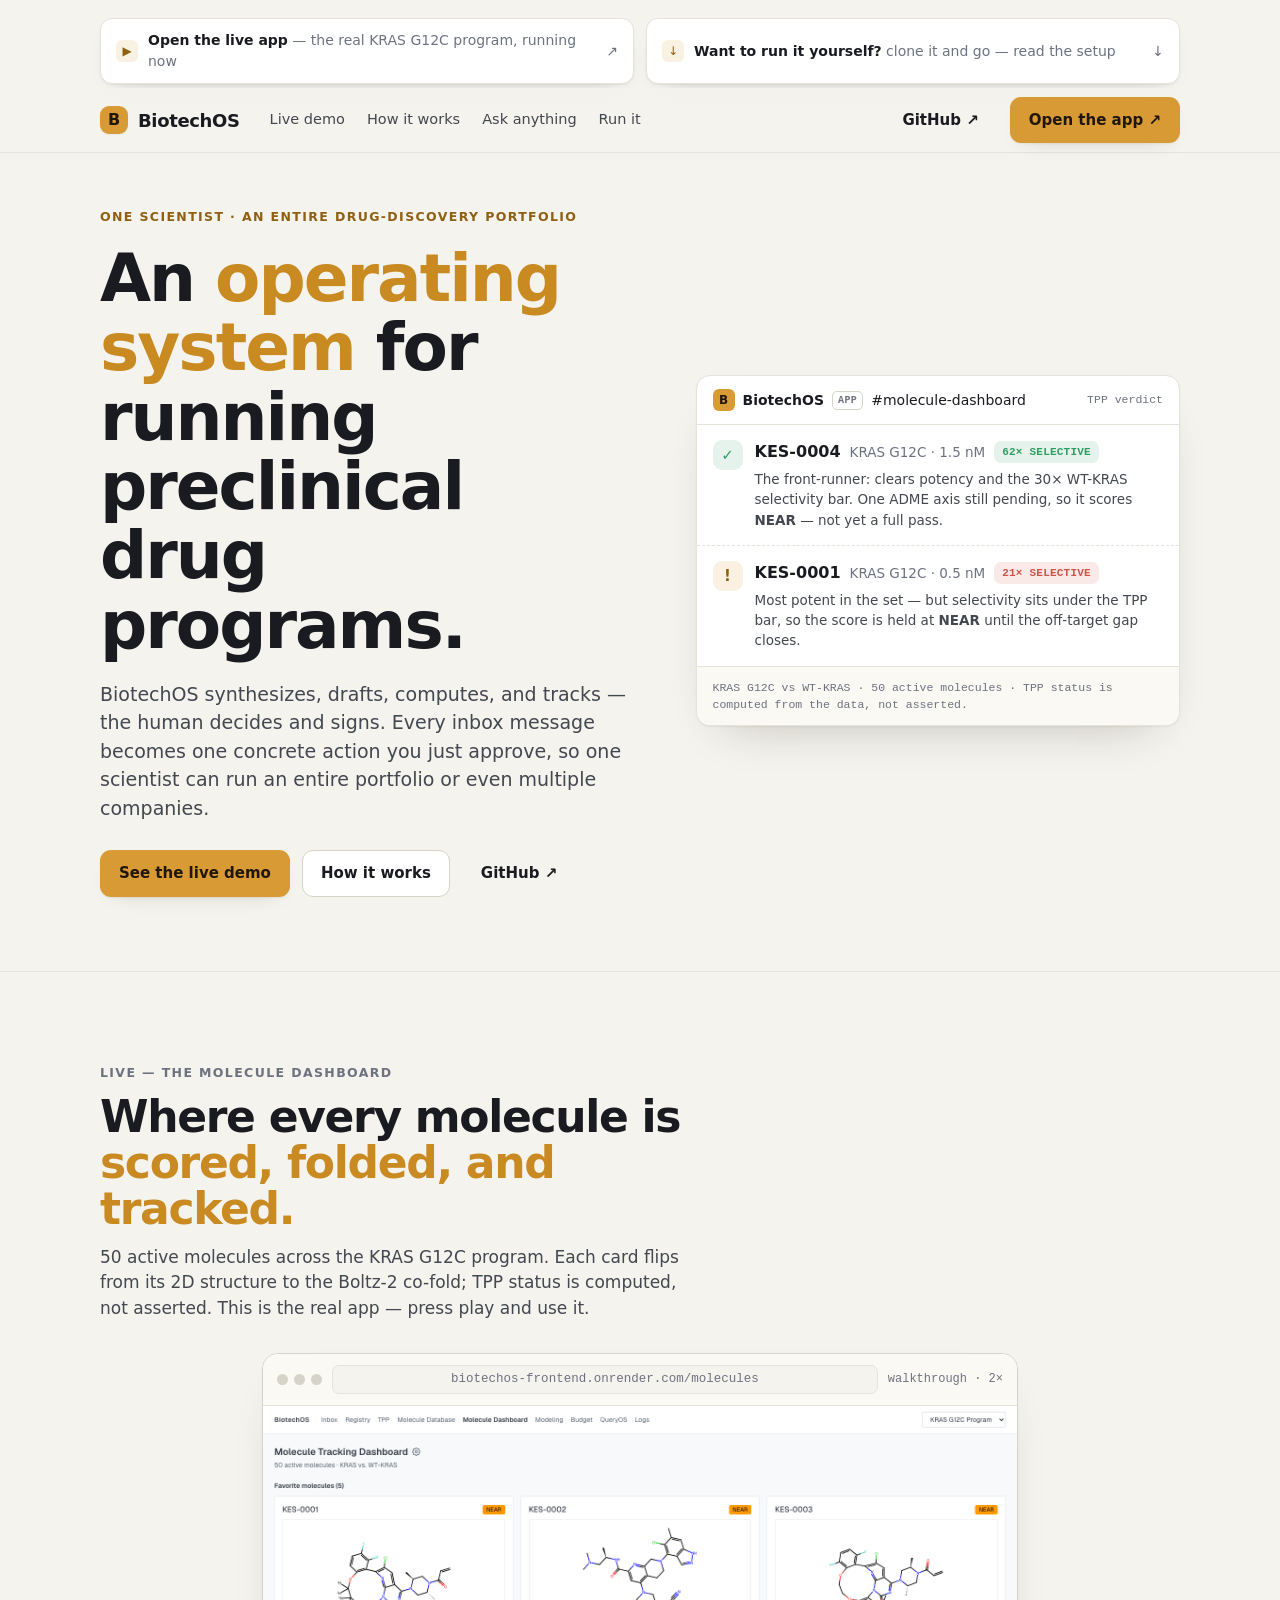
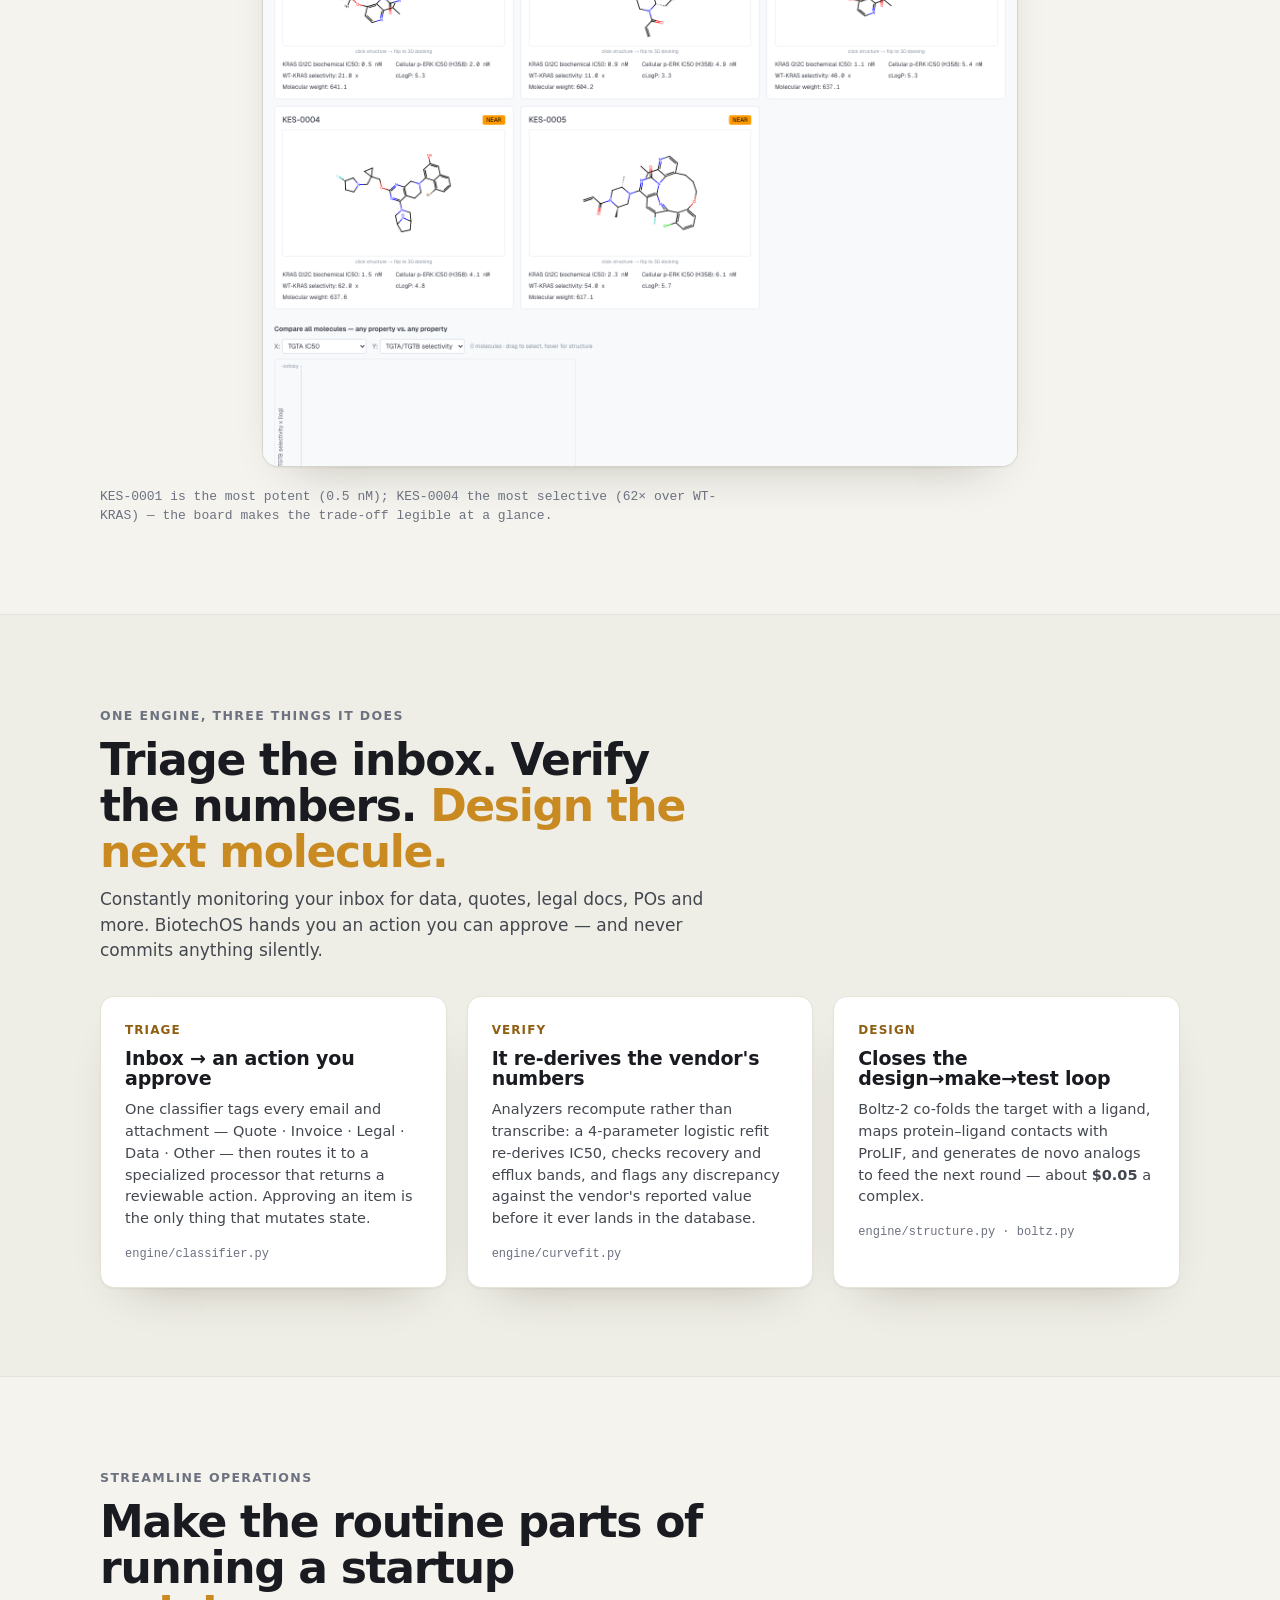
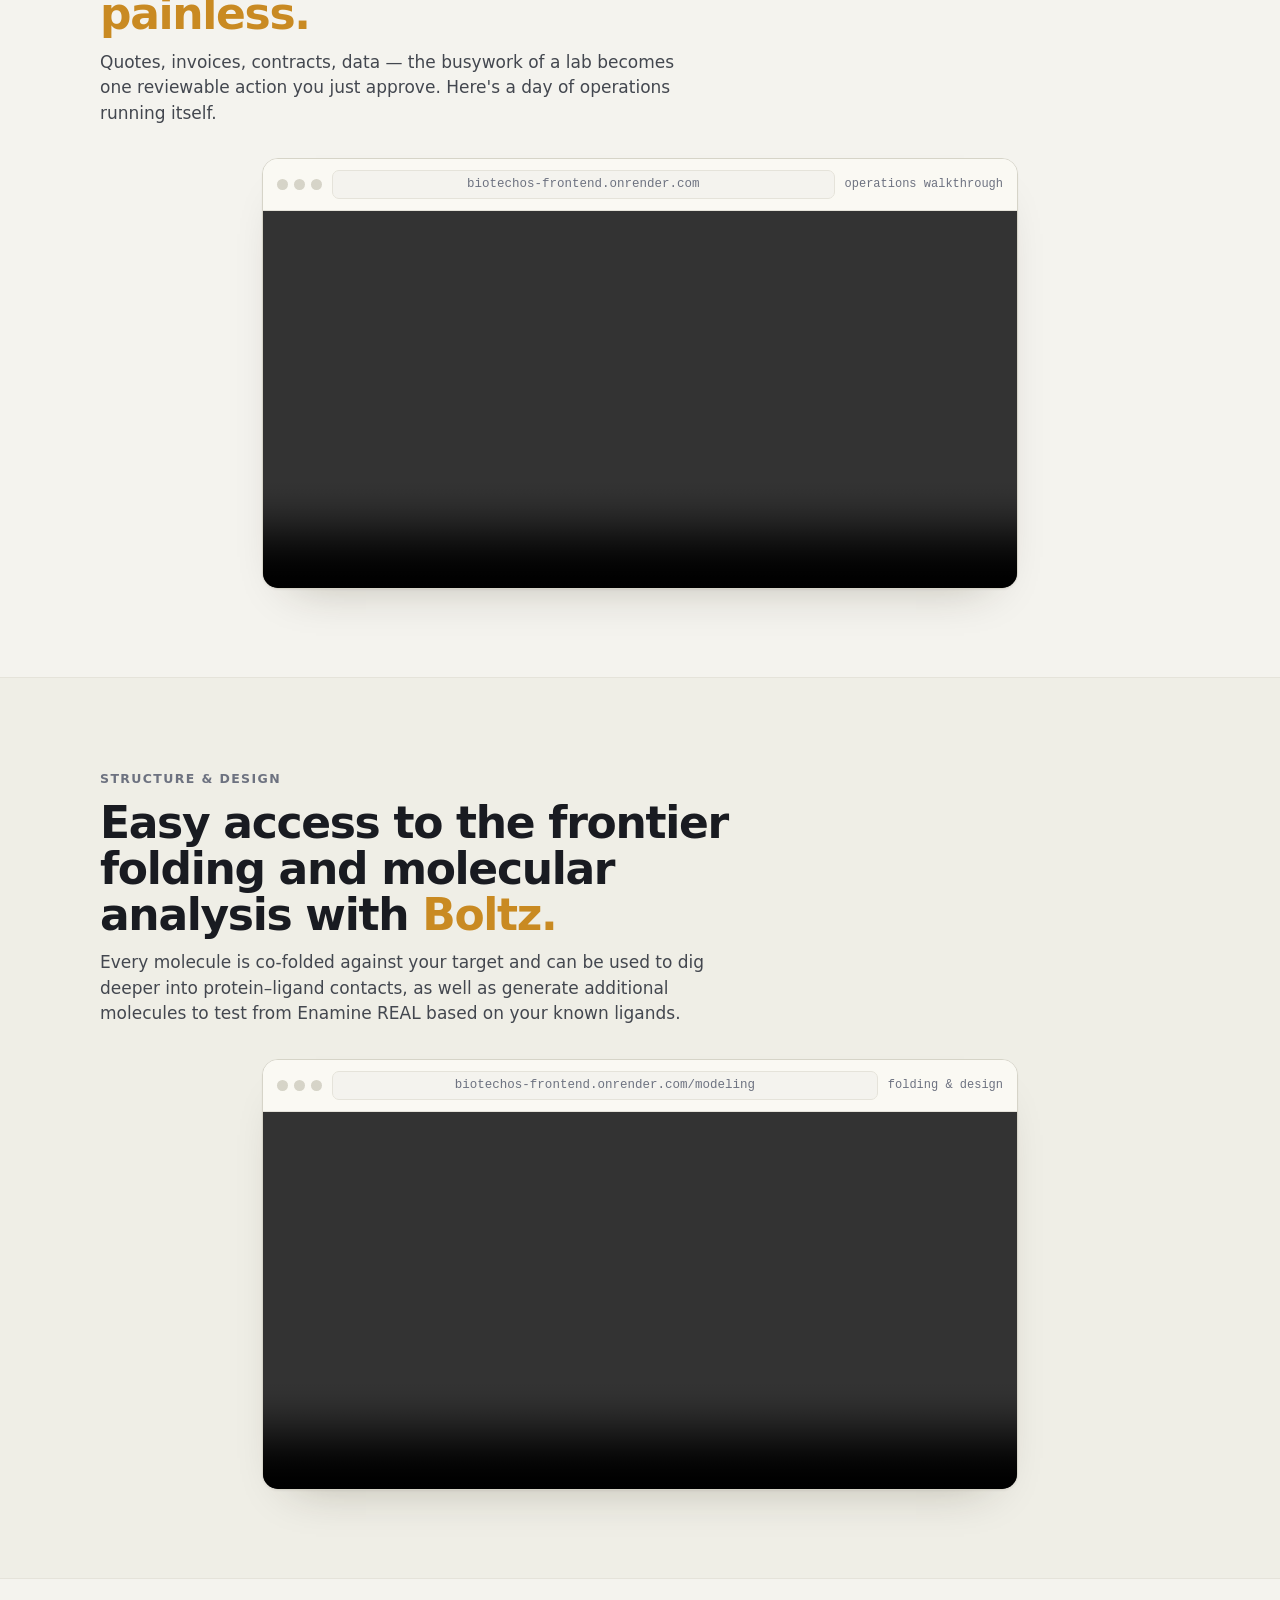
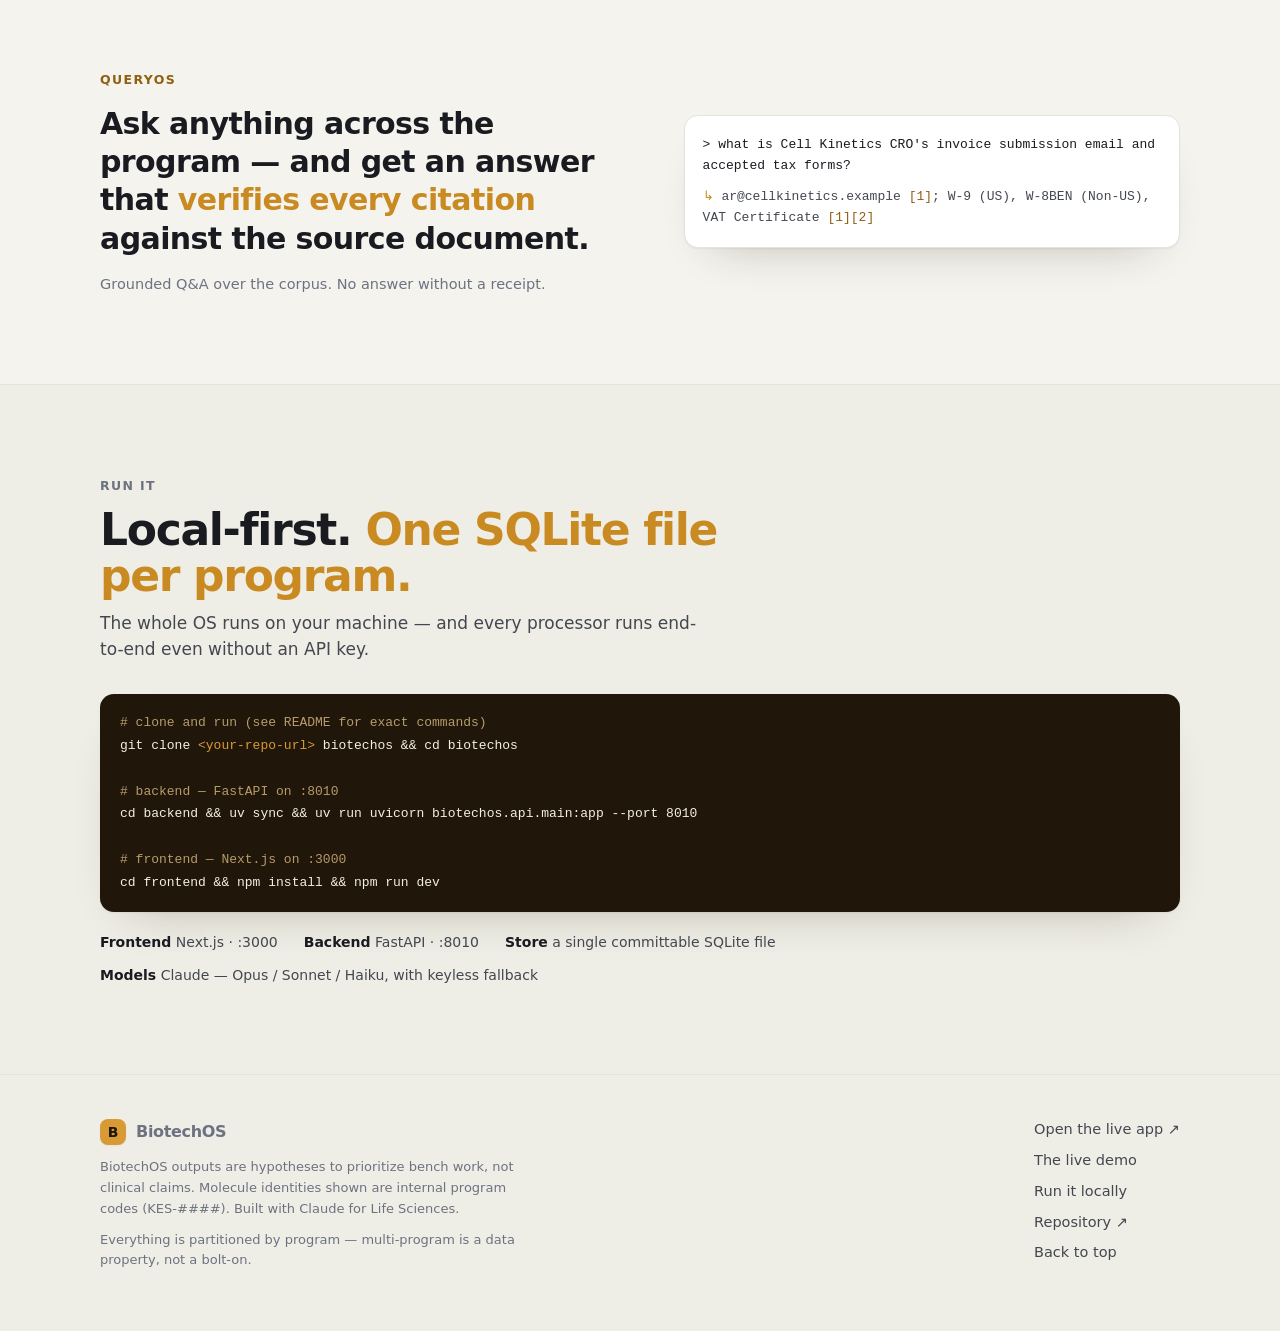
==== landing/index.html @ 145ae8f1 "Add marketing landing page (self-contained landing/index.html + video assets) Louis-style single-fil" ====
<!DOCTYPE html>
<html lang="en">
<head>
<meta charset="UTF-8">
<meta name="viewport" content="width=device-width, initial-scale=1">
<title>BiotechOS — an operating system for preclinical drug programs</title>
<meta name="description" content="BiotechOS synthesizes, drafts, computes, and tracks — the human decides and signs. Every inbox message becomes one action you just approve.">
<style>
  :root{
    color-scheme: light;
    --bg:#f4f3ee; --bg-2:#efeee6; --surf:#ffffff; --surf-2:#faf9f3;
    --line:#e5e3da; --line-2:#d6d4c8;
    --ink:#191b21; --ink-2:#43474f; --muted:#6d7280;
    --accent:#d89a34; --accent-2:#c98a22; --accent-text:#8f5f12; --on-accent:#20160a;
    --accent-soft:rgba(216,154,52,.14);
    --good:#2f9e63; --bad:#cf5347; --do:#2f6fc0;
    --good-soft:rgba(47,158,99,.12); --bad-soft:rgba(207,83,71,.12); --do-soft:rgba(47,111,192,.12);
    --radius:14px; --maxw:1160px;
    --shadow:0 1px 2px rgba(30,25,10,.05), 0 22px 48px -30px rgba(40,32,10,.32);
    --shadow-sm:0 1px 2px rgba(30,25,10,.05), 0 8px 22px -16px rgba(40,32,10,.35);
    --font:-apple-system,BlinkMacSystemFont,system-ui,"Segoe UI",Roboto,Helvetica,Arial,sans-serif;
    --mono:ui-monospace,"SF Mono",SFMono-Regular,Menlo,Consolas,"Liberation Mono",monospace;
  }
  *{box-sizing:border-box}
  html{scroll-behavior:smooth}
  @media (prefers-reduced-motion: reduce){ html{scroll-behavior:auto} }
  body{margin:0;background:var(--bg);color:var(--ink);font-family:var(--font);line-height:1.5;
    -webkit-font-smoothing:antialiased;text-rendering:optimizeLegibility}
  a{color:inherit}
  .wrap{max-width:var(--maxw);margin:0 auto;padding:0 clamp(18px,4vw,40px)}
  h1,h2,h3{margin:0;font-weight:800;letter-spacing:-.03em;line-height:1.05;color:var(--ink)}
  h1{font-size:clamp(38px,6vw,66px)}
  h2{font-size:clamp(28px,4vw,44px)}
  h3{font-size:19px;font-weight:750;letter-spacing:-.01em}
  p{margin:0}
  .amber{color:var(--accent-2)}
  .muted{color:var(--muted)}
  .mono{font-family:var(--mono)}
  .eyebrow{font-size:12.5px;font-weight:700;letter-spacing:.11em;text-transform:uppercase;color:var(--muted)}
  .eyebrow.gold{color:var(--accent-text)}

  /* buttons */
  .btn{display:inline-flex;align-items:center;gap:8px;padding:11px 18px;border-radius:11px;font-size:15px;
    font-weight:700;text-decoration:none;border:1px solid transparent;cursor:pointer;white-space:nowrap;
    transition:filter .12s,background .12s,transform .05s}
  .btn:active{transform:translateY(1px)}
  .btn.primary{background:var(--accent);color:var(--on-accent);box-shadow:var(--shadow-sm)}
  .btn.primary:hover{filter:brightness(1.05)}
  .btn.secondary{background:var(--surf);border-color:var(--line-2);color:var(--ink)}
  .btn.secondary:hover{background:var(--surf-2)}
  .btn.ghost{color:var(--ink)}
  .btn.ghost:hover{background:var(--accent-soft)}

  /* chips */
  .chip{display:inline-flex;align-items:center;gap:5px;font-family:var(--mono);font-size:11px;font-weight:600;
    letter-spacing:.02em;padding:3px 8px;border-radius:7px;text-transform:uppercase}
  .chip.near{background:var(--accent-soft);color:var(--accent-text)}
  .chip.pass{background:var(--good-soft);color:var(--good)}
  .chip.warn{background:var(--bad-soft);color:var(--bad)}
  .grade{width:30px;height:30px;border-radius:9px;display:grid;place-items:center;font-weight:800;font-size:15px;flex:none}
  .grade.g-near{background:var(--accent-soft);color:var(--accent-text)}
  .grade.g-pass{background:var(--good-soft);color:var(--good)}

  /* top strip */
  .strip{padding:18px 0 4px}
  .strip .wrap{display:flex;gap:12px;flex-wrap:wrap}
  .strip .pill{flex:1 1 320px}
  .pill{display:flex;align-items:center;gap:10px;background:var(--surf);border:1px solid var(--line);
    border-radius:12px;padding:11px 15px;box-shadow:var(--shadow-sm);text-decoration:none;font-size:14px;color:var(--ink)}
  .pill:hover{border-color:var(--line-2)}
  .pill .ic{width:22px;height:22px;border-radius:6px;display:grid;place-items:center;font-size:12px;flex:none;
    background:var(--accent-soft);color:var(--accent-text)}
  .pill .rest{color:var(--muted)}
  .pill .arr{margin-left:auto;color:var(--muted)}

  /* header */
  header.nav{position:sticky;top:0;z-index:30;background:color-mix(in srgb,var(--bg) 86%,transparent);
    backdrop-filter:saturate(1.3) blur(8px);border-bottom:1px solid var(--line)}
  header.nav .wrap{display:flex;align-items:center;gap:24px;height:64px}
  .brand{display:flex;align-items:center;gap:10px;font-weight:800;letter-spacing:-.02em;font-size:18px;text-decoration:none}
  .brand .mark{width:28px;height:28px;border-radius:9px;background:var(--accent);color:var(--on-accent);
    display:grid;place-items:center;font-weight:900;font-size:16px;box-shadow:var(--shadow-sm)}
  .nav-links{display:flex;gap:22px;margin-left:6px}
  .nav-links a{color:var(--ink-2);text-decoration:none;font-size:14.5px;font-weight:500}
  .nav-links a:hover{color:var(--ink)}
  .nav-right{margin-left:auto;display:flex;align-items:center;gap:12px}
  @media(max-width:860px){ .nav-links{display:none} }

  /* hero */
  .hero{padding:clamp(30px,4vw,52px) 0 clamp(40px,6vw,74px)}
  .hero .grid{display:grid;grid-template-columns:1.05fr .95fr;gap:clamp(30px,5vw,60px);align-items:center}
  @media(max-width:940px){ .hero .grid{grid-template-columns:1fr;gap:36px} }
  .hero h1{margin:16px 0 20px;max-width:15ch}
  .hero .sub{font-size:clamp(16.5px,1.7vw,19px);color:var(--ink-2);max-width:50ch}
  .hero .ctas{display:flex;gap:12px;flex-wrap:wrap;margin-top:28px}

  /* generic card */
  .card{background:var(--surf);border:1px solid var(--line);border-radius:var(--radius);box-shadow:var(--shadow)}

  /* hero slack-style verdict card */
  .slack{overflow:hidden}
  .slack .sh{display:flex;align-items:center;gap:8px;padding:13px 16px;border-bottom:1px solid var(--line);font-size:14px}
  .slack .sh .b{width:22px;height:22px;border-radius:6px;background:var(--accent);color:var(--on-accent);
    display:grid;place-items:center;font-weight:900;font-size:12px}
  .slack .sh .app{font-family:var(--mono);font-size:10px;font-weight:700;letter-spacing:.04em;color:var(--muted);
    border:1px solid var(--line-2);border-radius:5px;padding:1px 5px}
  .slack .sh .ch{color:var(--ink);font-weight:600}
  .slack .sh .rt{margin-left:auto;font-family:var(--mono);font-size:11.5px;color:var(--muted)}
  .slack .row{display:grid;grid-template-columns:auto 1fr;gap:12px;padding:15px 16px}
  .slack .row+.row{border-top:1px dashed var(--line)}
  .slack .rhead{display:flex;align-items:center;gap:9px;flex-wrap:wrap}
  .slack .rhead .name{font-weight:750}
  .slack .rhead .cond{color:var(--muted);font-size:13.5px}
  .slack .rbody{grid-column:2;font-size:13.5px;color:var(--ink-2);margin-top:5px}
  .slack .sfoot{padding:12px 16px;border-top:1px solid var(--line);background:var(--surf-2);
    font-family:var(--mono);font-size:11.5px;color:var(--muted);line-height:1.5}

  /* bands */
  .band{padding:clamp(48px,7vw,88px) 0;border-top:1px solid var(--line)}
  .band.alt{background:var(--bg-2)}
  .band .head{max-width:62ch;margin-bottom:32px}
  .band .head h2{margin:10px 0 12px}
  .band .head p{color:var(--ink-2);font-size:17px;max-width:56ch}

  /* live app window */
  .appwin{border:1px solid var(--line-2);border-radius:16px;overflow:hidden;box-shadow:var(--shadow);background:var(--surf);
    max-width:70%;margin:0 auto}
  @media(max-width:760px){ .appwin{max-width:100%} }
  .appwin .chrome{display:flex;align-items:center;gap:10px;padding:11px 14px;background:var(--surf-2);border-bottom:1px solid var(--line)}
  .appwin .dots{display:flex;gap:6px}
  .appwin .dots i{width:11px;height:11px;border-radius:50%;background:var(--line-2);display:block}
  .appwin .url{font-family:var(--mono);font-size:12.5px;color:var(--muted);background:var(--bg);border:1px solid var(--line);
    border-radius:7px;padding:4px 12px;flex:1;text-align:center;overflow:hidden;text-overflow:ellipsis;white-space:nowrap}
  .appwin .open{font-size:13px;font-weight:600;color:var(--accent-text);text-decoration:none;white-space:nowrap}
  .appwin .open:hover{text-decoration:underline}
  .appwin .speed{font-family:var(--mono);font-size:12px;color:var(--muted);white-space:nowrap}
  .screen{position:relative;background:#f7f9fb;min-height:280px}
  .screen video{display:block;width:100%;height:auto}
  .endcard{display:flex;flex-direction:column;align-items:center;gap:13px;margin-top:24px;animation:fade .4s ease both}
  .endcard[hidden]{display:none}
  @keyframes fade{from{opacity:0;transform:translateY(5px)}to{opacity:1;transform:none}}
  .endcard .lbl{font-family:var(--mono);font-size:12.5px;color:var(--ink-2);background:var(--surf);border:1px solid var(--line);
    border-radius:999px;padding:6px 15px;box-shadow:var(--shadow-sm)}
  .capline{margin-top:20px;font-family:var(--mono);font-size:13px;color:var(--muted);max-width:80ch}

  /* three things */
  .three{display:grid;grid-template-columns:repeat(3,1fr);gap:20px}
  @media(max-width:880px){ .three{grid-template-columns:1fr} }
  .feat{padding:24px}
  .feat .lbl{font-size:12px;font-weight:800;letter-spacing:.09em;text-transform:uppercase;color:var(--accent-text)}
  .feat h3{margin:10px 0 11px}
  .feat p{font-size:14.5px;color:var(--ink-2)}
  .feat .foot{margin-top:15px;font-family:var(--mono);font-size:12px;color:var(--muted)}

  /* quote / queryos */
  .qgrid{display:grid;grid-template-columns:1fr .92fr;gap:44px;align-items:center}
  @media(max-width:880px){ .qgrid{grid-template-columns:1fr} }
  blockquote{margin:0;font-size:clamp(22px,2.7vw,30px);font-weight:750;letter-spacing:-.02em;line-height:1.28;color:var(--ink)}
  .qattr{margin-top:16px;font-size:14.5px;color:var(--muted)}
  .term{background:var(--surf);border:1px solid var(--line);border-radius:14px;padding:18px;font-family:var(--mono);
    font-size:13px;box-shadow:var(--shadow);line-height:1.65}
  .term .q{color:var(--ink)}
  .term .a{color:var(--ink-2);margin-top:9px}
  .term .cite{color:var(--accent-text)}
  .term .arrow{color:var(--accent-2)}

  /* run it */
  pre.code{background:#20160a;color:#f4efe6;border-radius:14px;padding:18px 20px;overflow-x:auto;
    font-family:var(--mono);font-size:13px;line-height:1.75;margin:20px 0 0;box-shadow:var(--shadow)}
  pre.code .c{color:#b79b6b}
  pre.code .p{color:var(--accent)}
  .stackline{display:flex;gap:12px 26px;flex-wrap:wrap;font-size:14px;color:var(--ink-2);margin-top:20px}
  .stackline b{color:var(--ink)}

  /* footer */
  footer{border-top:1px solid var(--line);background:var(--bg-2);padding:44px 0 60px}
  footer .cols{display:flex;justify-content:space-between;gap:34px;flex-wrap:wrap}
  footer .disc{max-width:54ch;font-size:13px;color:var(--muted)}
  footer .disc .brand{font-size:16px;margin-bottom:12px}
  footer .disc p{margin-top:4px;line-height:1.6}
  .foot-links{display:flex;flex-direction:column;gap:9px;font-size:14.5px}
  .foot-links a{color:var(--ink-2);text-decoration:none}
  .foot-links a:hover{color:var(--ink)}
</style>
</head>
<body>

<!-- top strip -->
<div class="strip"><div class="wrap">
  <a class="pill" href="https://biotechos-frontend.onrender.com/" target="_blank" rel="noopener">
    <span class="ic">▶</span>
    <span><b>Open the live app</b> <span class="rest">— the real KRAS G12C program, running now</span></span>
    <span class="arr">↗</span>
  </a>
  <a class="pill" href="#run">
    <span class="ic">↓</span>
    <span><b>Want to run it yourself?</b> <span class="rest">clone it and go — read the setup</span></span>
    <span class="arr">↓</span>
  </a>
</div></div>

<!-- header -->
<header class="nav"><div class="wrap">
  <a class="brand" href="#top"><span class="mark">B</span>BiotechOS</a>
  <nav class="nav-links">
    <a href="#dashboard">Live demo</a>
    <a href="#how">How it works</a>
    <a href="#ask">Ask anything</a>
    <a href="#run">Run it</a>
  </nav>
  <div class="nav-right">
    <a class="btn ghost" href="https://github.com/souravUCSF/BiotechOS" target="_blank" rel="noopener">GitHub ↗</a>
    <a class="btn primary" href="https://biotechos-frontend.onrender.com/" target="_blank" rel="noopener">Open the app ↗</a>
  </div>
</div></header>

<main id="top">
<!-- hero -->
<section class="hero"><div class="wrap"><div class="grid">
  <div>
    <span class="eyebrow gold">One scientist · an entire drug-discovery portfolio</span>
    <h1>An <span class="amber">operating system</span> for running preclinical drug programs.</h1>
    <p class="sub">BiotechOS synthesizes, drafts, computes, and tracks — the human decides and signs.
      Every inbox message becomes one concrete action you just approve, so one scientist can run
      an entire portfolio or even multiple companies.</p>
    <div class="ctas">
      <a class="btn primary" href="#dashboard">See the live demo</a>
      <a class="btn secondary" href="#how">How it works</a>
      <a class="btn ghost" href="https://github.com/souravUCSF/BiotechOS" target="_blank" rel="noopener">GitHub ↗</a>
    </div>
  </div>

  <!-- hero verdict card, Slack-style -->
  <div class="card slack">
    <div class="sh">
      <span class="b">B</span><span class="ch">BiotechOS</span><span class="app">APP</span>
      <span>#molecule-dashboard</span><span class="rt">TPP verdict</span>
    </div>
    <div class="row">
      <span class="grade g-pass">✓</span>
      <div>
        <div class="rhead"><span class="name">KES-0004</span><span class="cond">KRAS G12C · 1.5 nM</span>
          <span class="chip pass">62× selective</span></div>
        <div class="rbody">The front-runner: clears potency and the 30× WT-KRAS selectivity bar. One ADME
          axis still pending, so it scores <b>NEAR</b> — not yet a full pass.</div>
      </div>
    </div>
    <div class="row">
      <span class="grade g-near">!</span>
      <div>
        <div class="rhead"><span class="name">KES-0001</span><span class="cond">KRAS G12C · 0.5 nM</span>
          <span class="chip warn">21× selective</span></div>
        <div class="rbody">Most potent in the set — but selectivity sits under the TPP bar, so the score
          is held at <b>NEAR</b> until the off-target gap closes.</div>
      </div>
    </div>
    <div class="sfoot">KRAS G12C vs WT-KRAS · 50 active molecules · TPP status is computed from the data, not asserted.</div>
  </div>
</div></div></section>

<!-- signature: live molecule dashboard -->
<section class="band" id="dashboard"><div class="wrap">
  <div class="head">
    <span class="eyebrow">Live — the molecule dashboard</span>
    <h2>Where every molecule is <span class="amber">scored, folded, and tracked.</span></h2>
    <p>50 active molecules across the KRAS G12C program. Each card flips from its 2D structure to the
      Boltz-2 co-fold; TPP status is computed, not asserted. This is the real app — press play and use it.</p>
  </div>

  <div class="appwin">
    <div class="chrome">
      <span class="dots"><i></i><i></i><i></i></span>
      <span class="url">biotechos-frontend.onrender.com/molecules</span>
      <span class="speed">walkthrough · 2×</span>
    </div>
    <div class="screen" id="screen">
      <video id="demovid" poster="assets/dashboard.png" muted playsinline preload="metadata">
        <source src="assets/demo.mp4" type="video/mp4">
      </video>
    </div>
  </div>
  <div class="endcard" id="endcard" hidden>
    <span class="lbl">that's the look — now try it yourself</span>
    <a class="btn primary" href="https://biotechos-frontend.onrender.com/molecules" target="_blank" rel="noopener">See the live demo ↗</a>
  </div>
  <p class="capline">KES-0001 is the most potent (0.5 nM); KES-0004 the most selective (62× over WT-KRAS)
    — the board makes the trade-off legible at a glance.</p>
</div></section>

<!-- how it works: one engine, three things -->
<section class="band alt" id="how"><div class="wrap">
  <div class="head">
    <span class="eyebrow">One engine, three things it does</span>
    <h2>Triage the inbox. Verify the numbers. <span class="amber">Design the next molecule.</span></h2>
    <p>Constantly monitoring your inbox for data, quotes, legal docs, POs and more. BiotechOS hands you an action you can
      approve — and never commits anything silently.</p>
  </div>
  <div class="three">
    <div class="card feat">
      <div class="lbl">Triage</div>
      <h3>Inbox → an action you approve</h3>
      <p>One classifier tags every email and attachment — Quote · Invoice · Legal · Data · Other — then
        routes it to a specialized processor that returns a reviewable action. Approving an item is the
        only thing that mutates state.</p>
      <div class="foot">engine/classifier.py</div>
    </div>
    <div class="card feat">
      <div class="lbl">Verify</div>
      <h3>It re-derives the vendor's numbers</h3>
      <p>Analyzers recompute rather than transcribe: a 4-parameter logistic refit re-derives IC50, checks
        recovery and efflux bands, and flags any discrepancy against the vendor's reported value before it
        ever lands in the database.</p>
      <div class="foot">engine/curvefit.py</div>
    </div>
    <div class="card feat">
      <div class="lbl">Design</div>
      <h3>Closes the design→make→test loop</h3>
      <p>Boltz-2 co-folds the target with a ligand, maps protein–ligand contacts with ProLIF, and generates
        de novo analogs to feed the next round — about <b>$0.05</b> a complex.</p>
      <div class="foot">engine/structure.py · boltz.py</div>
    </div>
  </div>
</div></section>

<!-- streamline operations -->
<section class="band" id="streamline"><div class="wrap">
  <div class="head">
    <span class="eyebrow">Streamline operations</span>
    <h2>Make the routine parts of running a startup <span class="amber">painless.</span></h2>
    <p>Quotes, invoices, contracts, data — the busywork of a lab becomes one reviewable action
      you just approve. Here's a day of operations running itself.</p>
  </div>
  <div class="appwin">
    <div class="chrome">
      <span class="dots"><i></i><i></i><i></i></span>
      <span class="url">biotechos-frontend.onrender.com</span>
      <span class="speed">operations walkthrough</span>
    </div>
    <div class="screen">
      <video id="streamvid" controls muted playsinline preload="metadata">
        <source src="assets/streamline.mp4" type="video/mp4">
      </video>
    </div>
  </div>
</div></section>

<!-- folding & molecular analysis (Boltz) -->
<section class="band alt" id="boltz"><div class="wrap">
  <div class="head">
    <span class="eyebrow">Structure &amp; design</span>
    <h2>Easy access to the frontier folding and molecular analysis with <span class="amber">Boltz.</span></h2>
    <p>Every molecule is co-folded against your target and can be used to dig deeper into
      protein–ligand contacts, as well as generate additional molecules to test from Enamine REAL
      based on your known ligands.</p>
  </div>
  <div class="appwin">
    <div class="chrome">
      <span class="dots"><i></i><i></i><i></i></span>
      <span class="url">biotechos-frontend.onrender.com/modeling</span>
      <span class="speed">folding &amp; design</span>
    </div>
    <div class="screen">
      <video id="boltzvid" controls muted playsinline preload="metadata">
        <source src="assets/boltz.mp4" type="video/mp4">
      </video>
    </div>
  </div>
</div></section>

<!-- ask anything / queryos -->
<section class="band" id="ask"><div class="wrap"><div class="qgrid">
  <div>
    <span class="eyebrow gold">QueryOS</span>
    <blockquote style="margin-top:14px">Ask anything across the program — and get an answer that
      <span class="amber">verifies every citation</span> against the source document.</blockquote>
    <p class="qattr">Grounded Q&amp;A over the corpus. No answer without a receipt.</p>
  </div>
  <div class="term">
    <div class="q">&gt; what is Cell Kinetics CRO's invoice submission email and accepted tax forms?</div>
    <div class="a"><span class="arrow">↳</span> ar@cellkinetics.example <span class="cite">[1]</span>;
      W-9 (US), W-8BEN (Non-US), VAT Certificate <span class="cite">[1][2]</span></div>
  </div>
</div></div></section>

<!-- run it -->
<section class="band alt" id="run"><div class="wrap">
  <div class="head">
    <span class="eyebrow">Run it</span>
    <h2>Local-first. <span class="amber">One SQLite file per program.</span></h2>
    <p>The whole OS runs on your machine — and every processor runs end-to-end even without an API key.</p>
  </div>
<pre class="code"><span class="c"># clone and run (see README for exact commands)</span>
git clone <span class="p">&lt;your-repo-url&gt;</span> biotechos &amp;&amp; cd biotechos

<span class="c"># backend — FastAPI on :8010</span>
cd backend &amp;&amp; uv sync &amp;&amp; uv run uvicorn biotechos.api.main:app --port 8010

<span class="c"># frontend — Next.js on :3000</span>
cd frontend &amp;&amp; npm install &amp;&amp; npm run dev</pre>
  <div class="stackline">
    <span><b>Frontend</b> Next.js · :3000</span>
    <span><b>Backend</b> FastAPI · :8010</span>
    <span><b>Store</b> a single committable SQLite file</span>
    <span><b>Models</b> Claude — Opus / Sonnet / Haiku, with keyless fallback</span>
  </div>
</div></section>
</main>

<footer><div class="wrap">
  <div class="cols">
    <div class="disc">
      <div class="brand" style="display:flex;align-items:center;gap:10px">
        <span class="mark" style="width:26px;height:26px;border-radius:8px;background:var(--accent);color:var(--on-accent);display:grid;place-items:center;font-weight:900;font-size:14px">B</span>
        BiotechOS
      </div>
      <p>BiotechOS outputs are hypotheses to prioritize bench work, not clinical claims. Molecule
        identities shown are internal program codes (KES-####). Built with Claude for Life Sciences.</p>
      <p style="margin-top:10px;color:var(--muted)">Everything is partitioned by program — multi-program is a data property, not a bolt-on.</p>
    </div>
    <nav class="foot-links" aria-label="Footer">
      <a href="https://biotechos-frontend.onrender.com/" target="_blank" rel="noopener">Open the live app ↗</a>
      <a href="#dashboard">The live demo</a>
      <a href="#run">Run it locally</a>
      <a href="https://github.com/souravUCSF/BiotechOS" target="_blank" rel="noopener">Repository ↗</a>
      <a href="#top">Back to top</a>
    </nav>
  </div>
</div></footer>

<script>
  // signature visual: play the walkthrough at 1.5x when scrolled into view,
  // then reveal the live-demo link when it ends
  (function(){
    var v = document.getElementById('demovid');
    var end = document.getElementById('endcard');
    if(!v) return;
    function setRate(){ try{ v.playbackRate = 2.0; }catch(e){} }
    v.addEventListener('loadedmetadata', setRate);
    v.addEventListener('play', setRate);
    v.addEventListener('ended', function(){ if(end) end.hidden = false; });
    if('IntersectionObserver' in window){
      var io = new IntersectionObserver(function(entries){
        entries.forEach(function(e){
          if(e.isIntersecting){ setRate(); v.play().catch(function(){}); io.unobserve(v); }
        });
      }, { threshold: 0.4 });
      io.observe(v);
    } else { setRate(); v.play().catch(function(){}); }
  })();

  // "Streamline operations" walkthrough: autoplay (muted) at 1.5x when scrolled into view
  (function(){
    var v = document.getElementById('streamvid');
    if(!v) return;
    function rate(){ try{ v.playbackRate = 1.5; }catch(e){} }
    v.addEventListener('loadedmetadata', rate);
    v.addEventListener('play', rate);
    if('IntersectionObserver' in window){
      var io = new IntersectionObserver(function(entries){
        entries.forEach(function(e){
          if(e.isIntersecting){ rate(); v.play().catch(function(){}); io.unobserve(v); }
        });
      }, { threshold: 0.4 });
      io.observe(v);
    } else { rate(); v.play().catch(function(){}); }
  })();

  // "Folding & analysis (Boltz)" walkthrough: autoplay (muted) at 1.5x when in view
  (function(){
    var v = document.getElementById('boltzvid');
    if(!v) return;
    function rate(){ try{ v.playbackRate = 1.5; }catch(e){} }
    v.addEventListener('loadedmetadata', rate);
    v.addEventListener('play', rate);
    if('IntersectionObserver' in window){
      var io = new IntersectionObserver(function(entries){
        entries.forEach(function(e){
          if(e.isIntersecting){ rate(); v.play().catch(function(){}); io.unobserve(v); }
        });
      }, { threshold: 0.4 });
      io.observe(v);
    } else { rate(); v.play().catch(function(){}); }
  })();
</script>
</body>
</html>
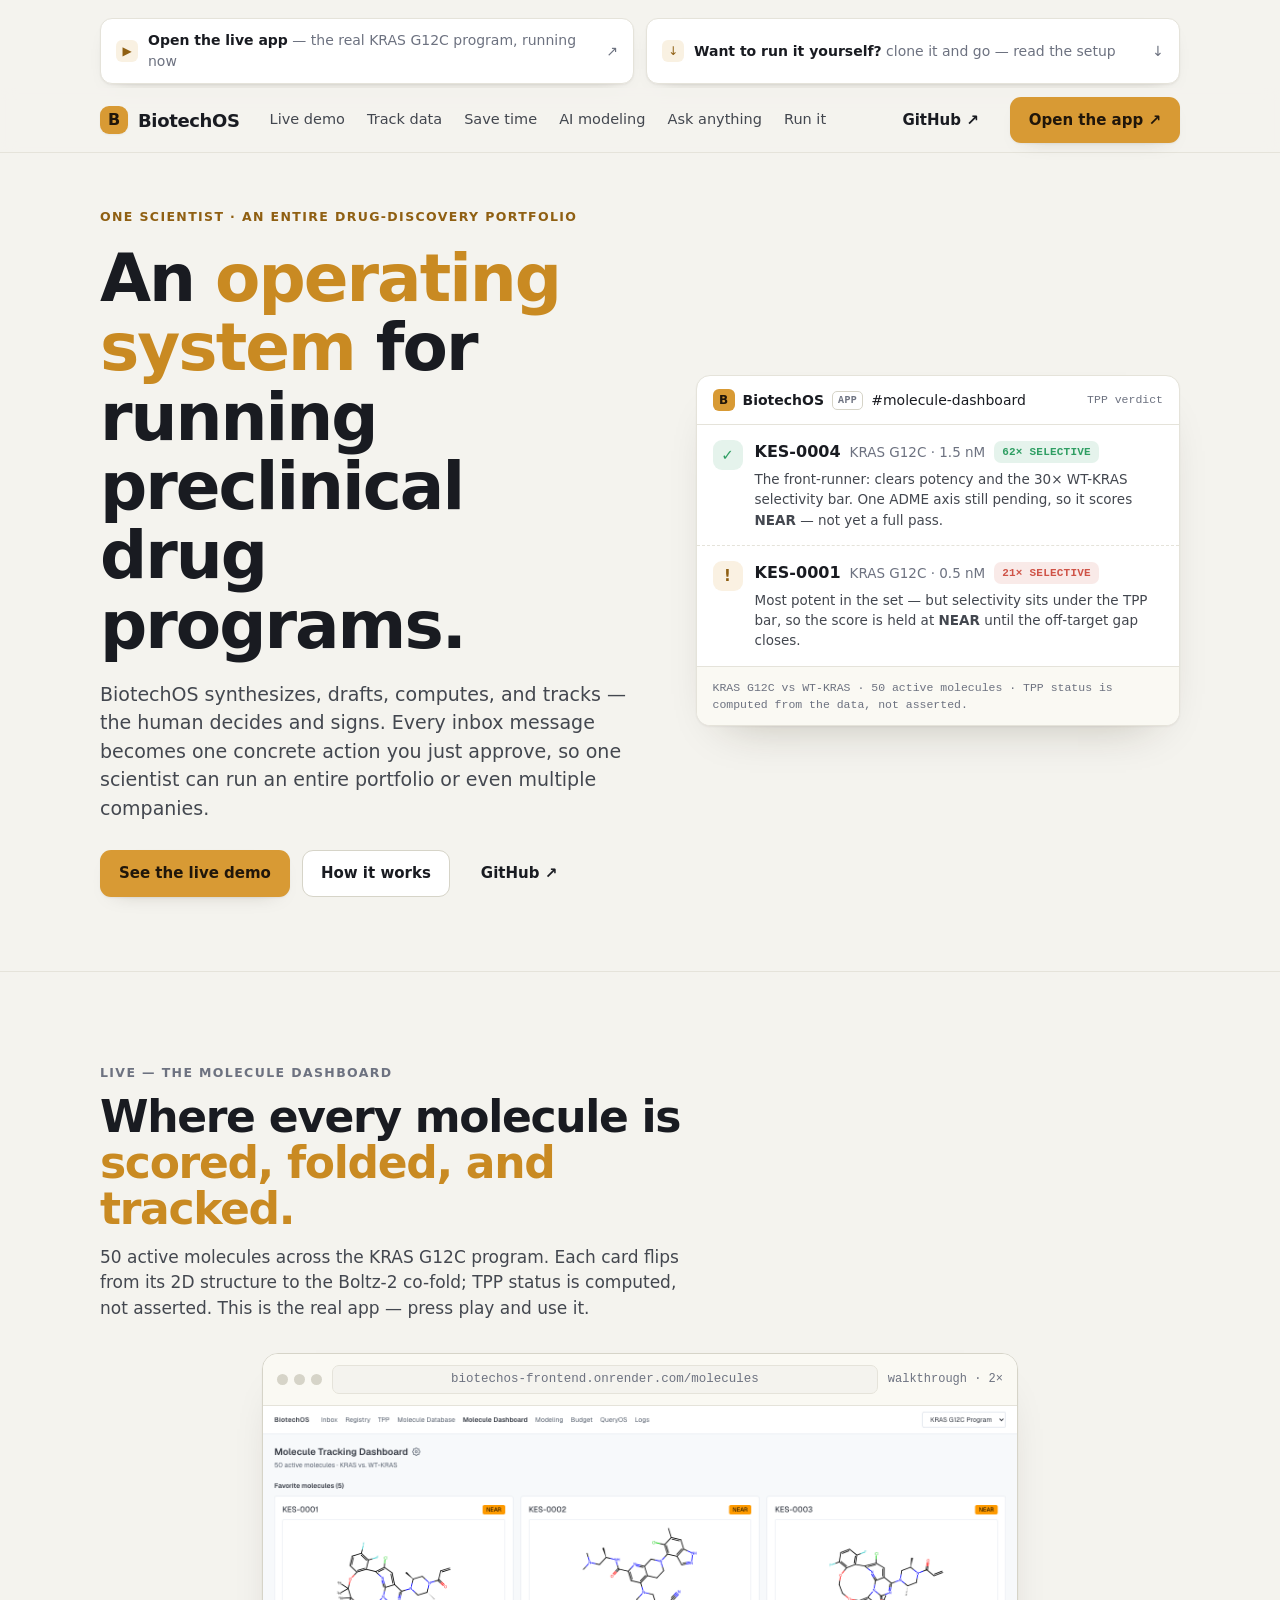
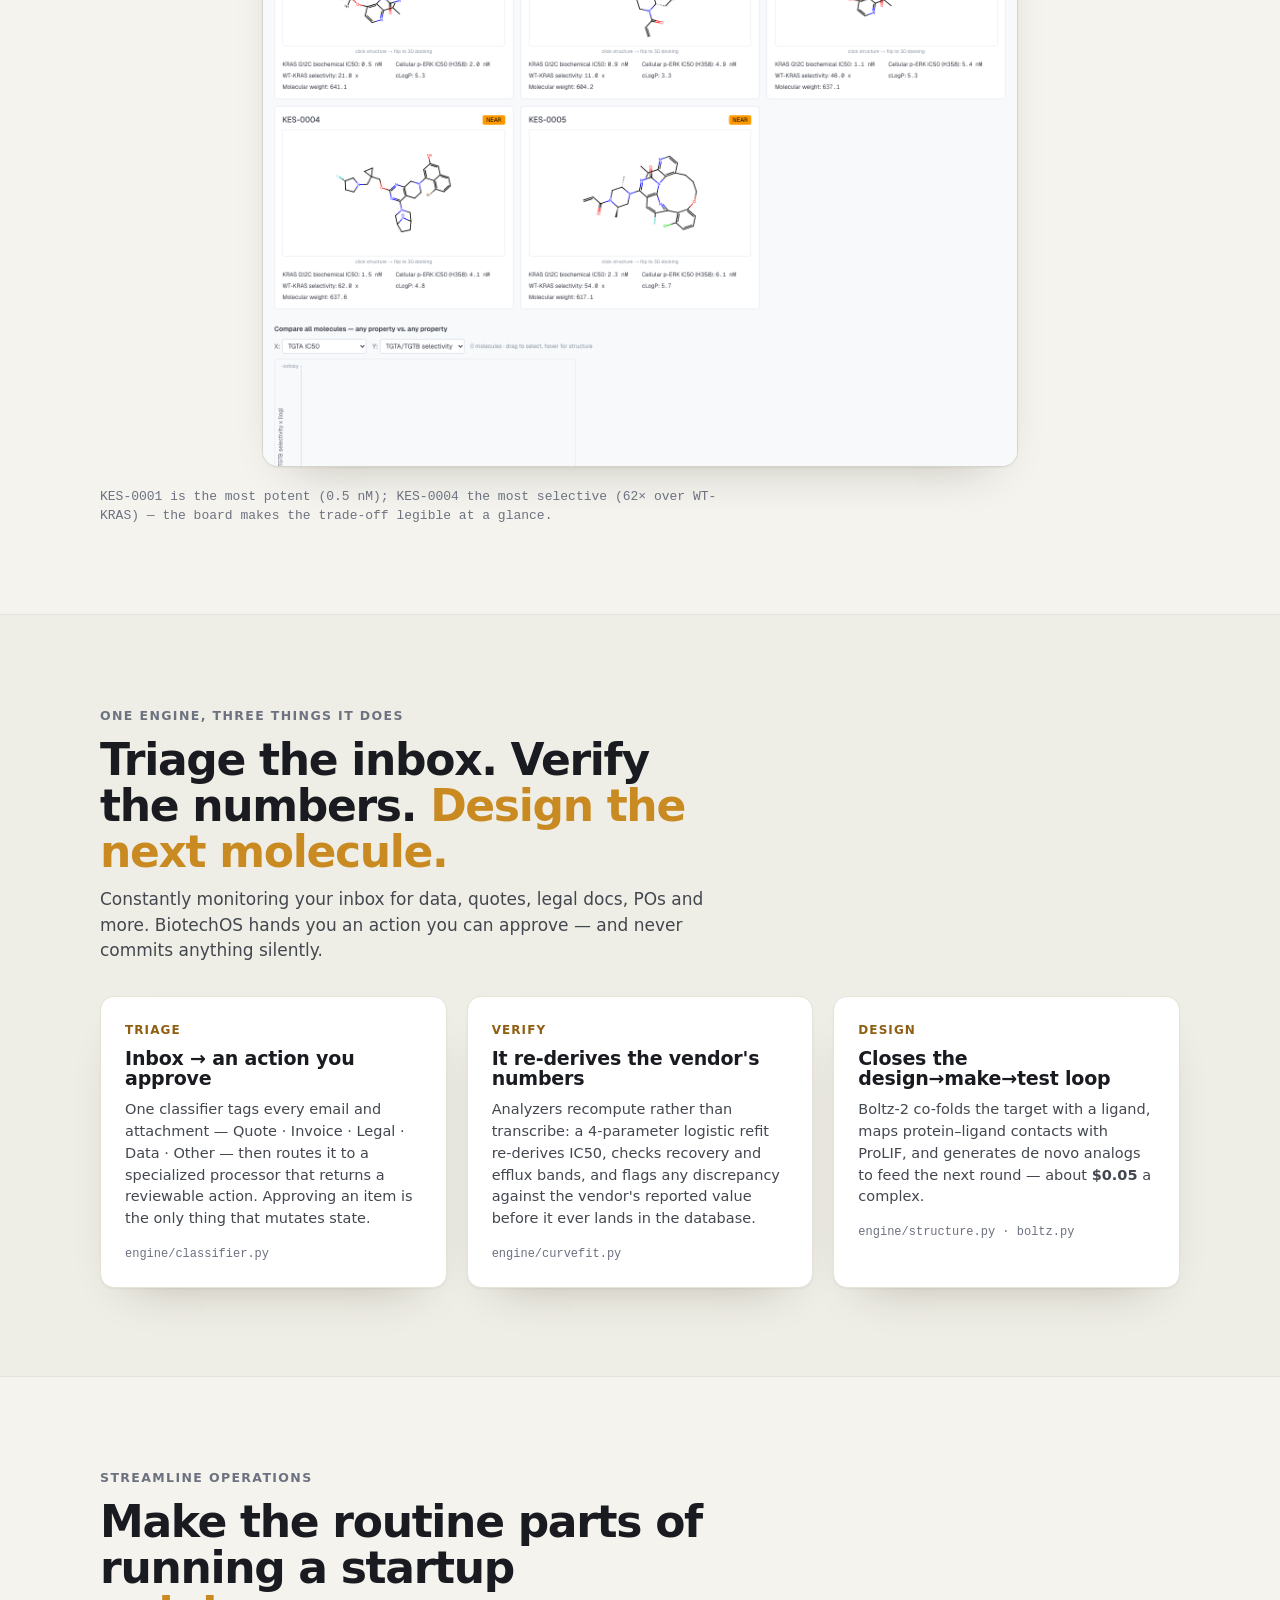
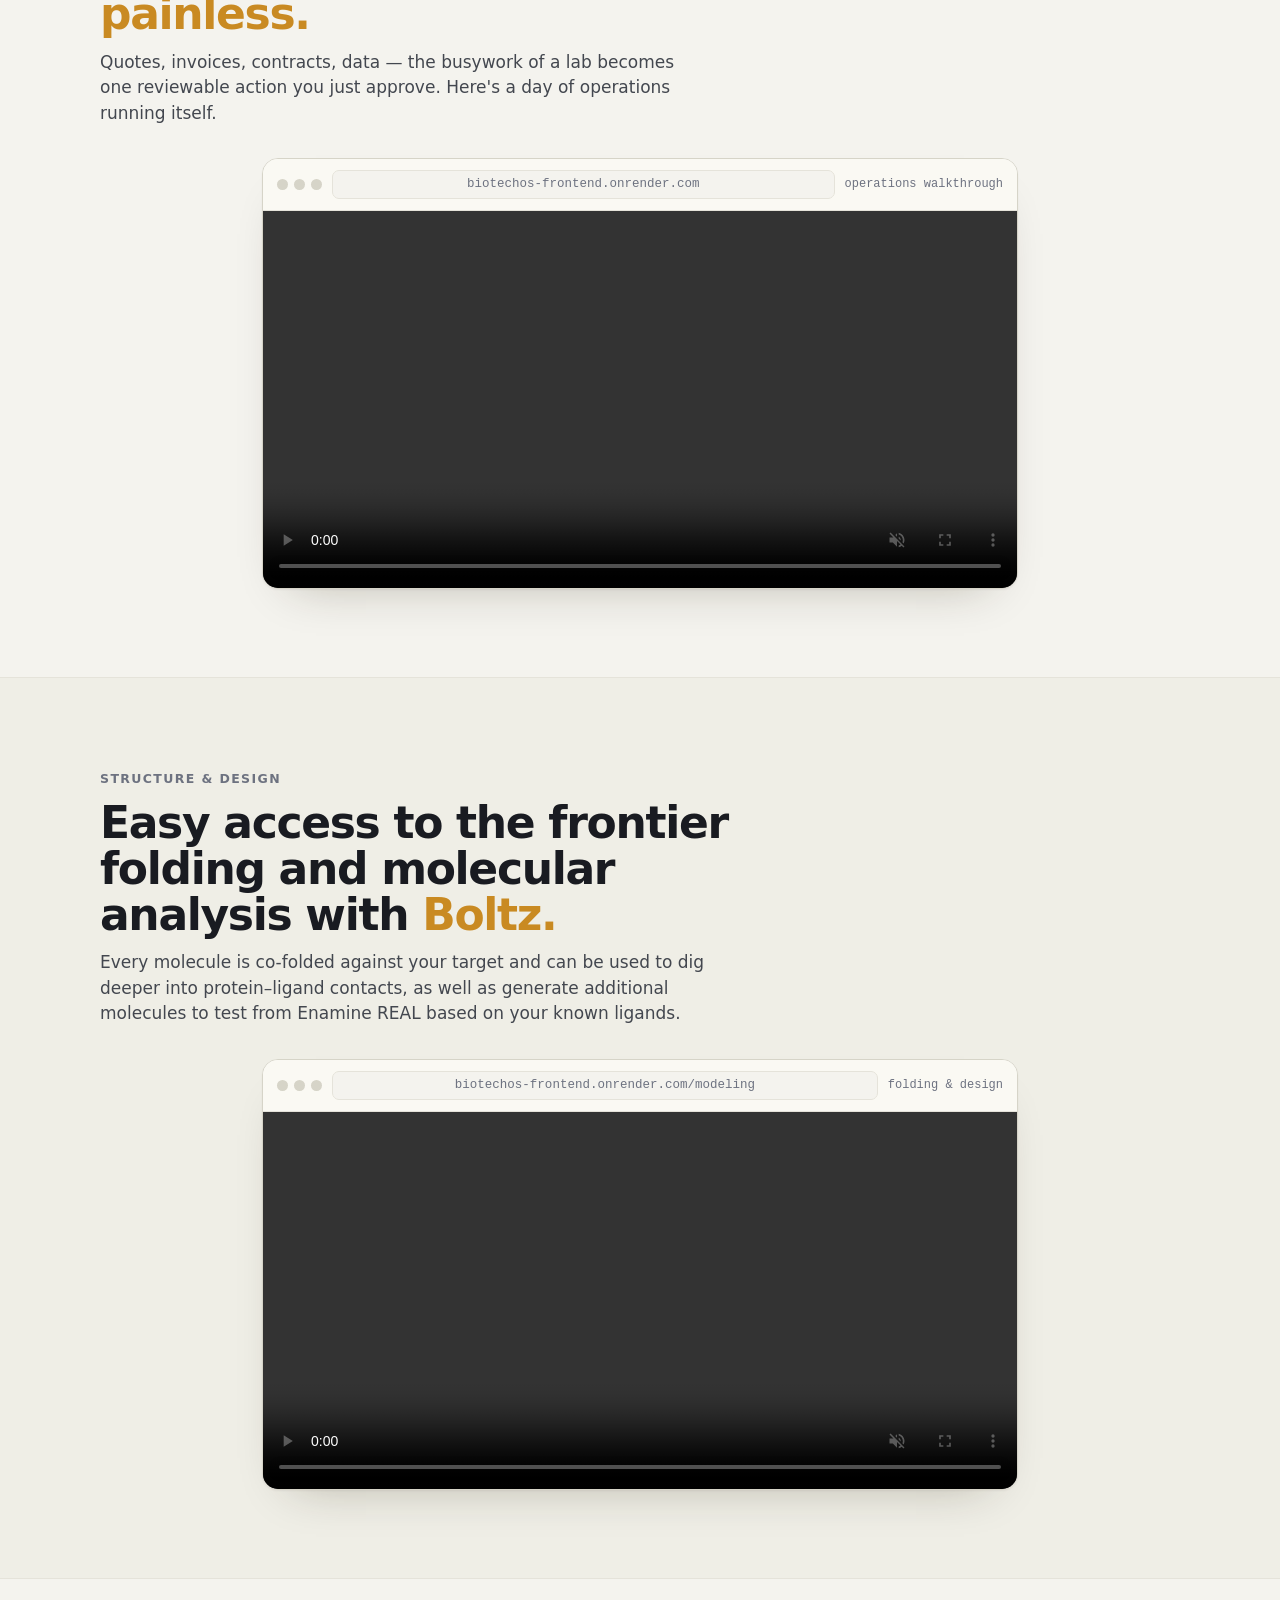
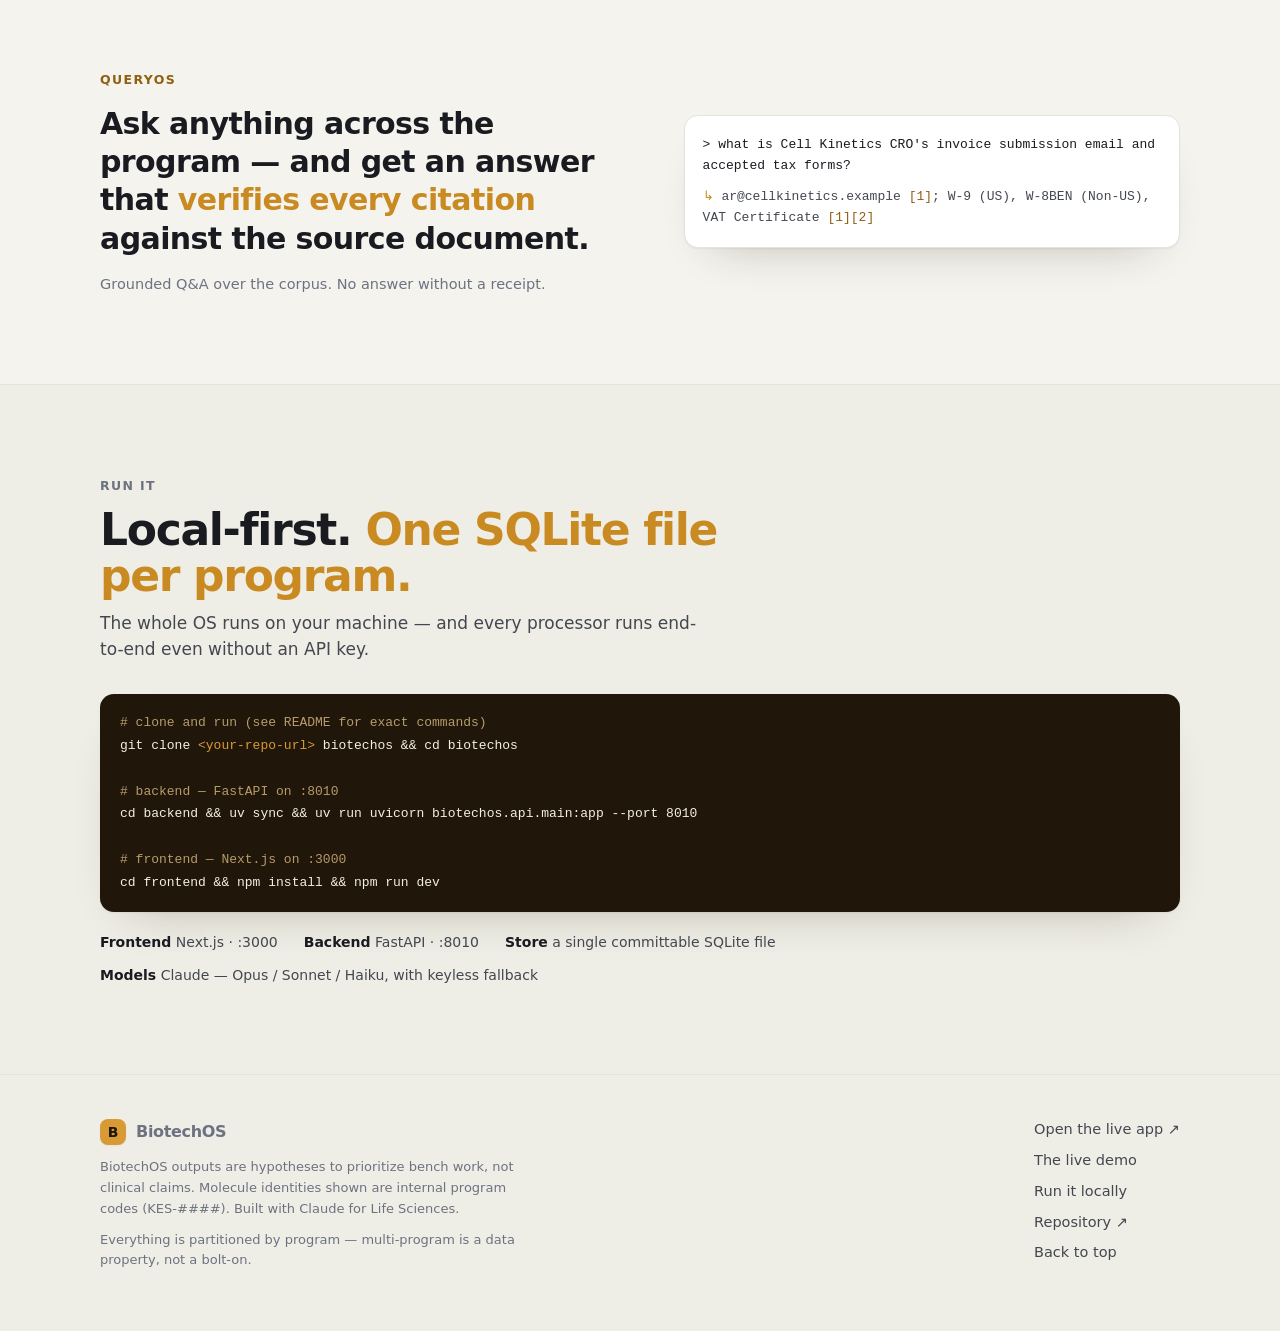
==== commit da5547fe: "Landing: nav links (Track data/Save time/AI modeling), copy tweaks Co-Authored-By: Claude Opus 4.8 <" ====
--- a/landing/index.html
+++ b/landing/index.html
@@ -204,7 +204,9 @@
   <a class="brand" href="#top"><span class="mark">B</span>BiotechOS</a>
   <nav class="nav-links">
     <a href="#dashboard">Live demo</a>
-    <a href="#how">How it works</a>
+    <a href="#how">Track data</a>
+    <a href="#streamline">Save time</a>
+    <a href="#boltz">AI modeling</a>
     <a href="#ask">Ask anything</a>
     <a href="#run">Run it</a>
   </nav>
